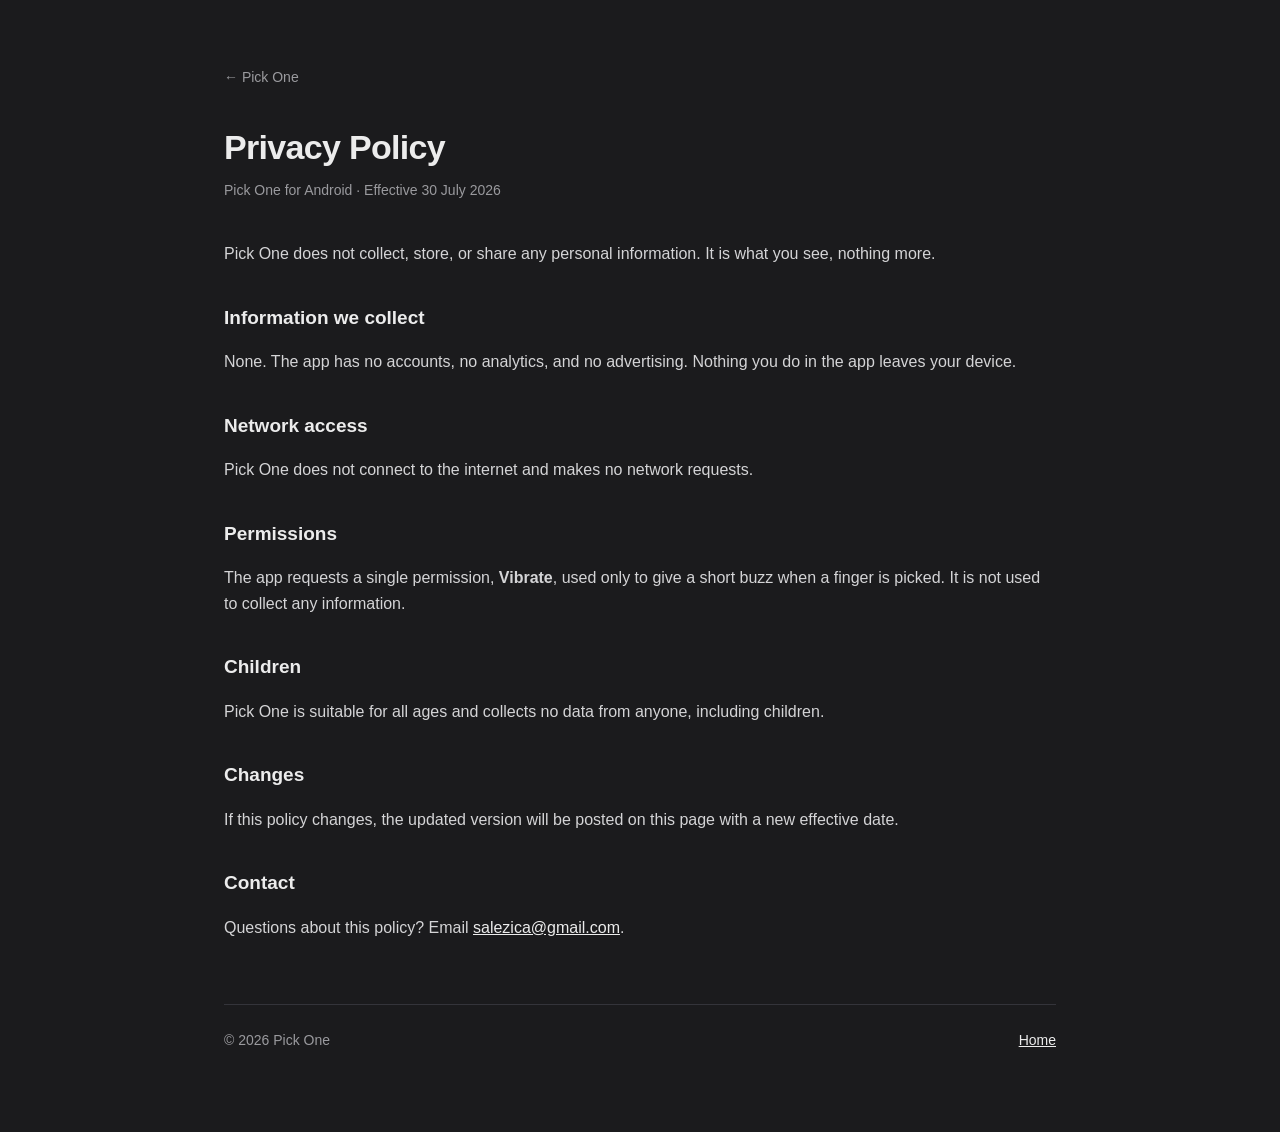
==== web/privacy.html @ b5e463a6 "Add website: landing + privacy policy Minimal static site under web/. index.html showcases the app w" ====
<!DOCTYPE html>
<html lang="en">
<head>
    <meta charset="utf-8">
    <meta name="viewport" content="width=device-width, initial-scale=1">
    <title>Pick One — Privacy Policy</title>
    <meta name="description" content="Privacy policy for the Pick One Android app.">
    <link rel="stylesheet" href="style.css">
</head>
<body>
    <div class="wrap doc">
        <a class="back" href="index.html">&larr; Pick One</a>

        <h1>Privacy Policy</h1>
        <p class="meta">Pick One for Android &middot; Effective 30 July 2026</p>

        <p>
            Pick One does not collect, store, or share any personal information.
            It is what you see, nothing more.
        </p>

        <h2>Information we collect</h2>
        <p>
            None. The app has no accounts, no analytics, and no advertising.
            Nothing you do in the app leaves your device.
        </p>

        <h2>Network access</h2>
        <p>
            Pick One does not connect to the internet and makes no network
            requests.
        </p>

        <h2>Permissions</h2>
        <p>
            The app requests a single permission, <strong>Vibrate</strong>, used
            only to give a short buzz when a finger is picked. It is not used to
            collect any information.
        </p>

        <h2>Children</h2>
        <p>
            Pick One is suitable for all ages and collects no data from anyone,
            including children.
        </p>

        <h2>Changes</h2>
        <p>
            If this policy changes, the updated version will be posted on this
            page with a new effective date.
        </p>

        <h2>Contact</h2>
        <p>
            Questions about this policy? Email
            <a href="mailto:salezica@gmail.com">salezica@gmail.com</a>.
        </p>

        <footer>
            <span>&copy; 2026 Pick One</span>
            <a href="index.html">Home</a>
        </footer>
    </div>
</body>
</html>
---- web/style.css ----
:root {
    --bg: #1b1b1d;
    --panel: #232326;
    --text: #ececec;
    --muted: #9a9a9e;
    --line: #34343a;
    --accent: #e05140;
}

* { box-sizing: border-box; }

html { -webkit-text-size-adjust: 100%; }

body {
    margin: 0;
    background: var(--bg);
    color: var(--text);
    font: 16px/1.6 -apple-system, BlinkMacSystemFont, "Segoe UI", Roboto, Helvetica, Arial, sans-serif;
    -webkit-font-smoothing: antialiased;
}

.wrap {
    max-width: 880px;
    margin: 0 auto;
    padding: 64px 24px 80px;
}

header { margin-bottom: 48px; }

h1 {
    margin: 0 0 8px;
    font-size: 34px;
    letter-spacing: -0.02em;
    font-weight: 700;
}

.tagline {
    margin: 0;
    color: var(--muted);
    font-size: 18px;
}

.hero {
    display: grid;
    grid-template-columns: 260px 1fr;
    gap: 48px;
    align-items: center;
    margin-bottom: 56px;
}

.hero img {
    width: 100%;
    border-radius: 22px;
    border: 1px solid var(--line);
    display: block;
}

.steps {
    list-style: none;
    margin: 0;
    padding: 0;
    counter-reset: step;
}

.steps li {
    position: relative;
    padding: 0 0 20px 44px;
    counter-increment: step;
}

.steps li:last-child { padding-bottom: 0; }

.steps li::before {
    content: counter(step);
    position: absolute;
    left: 0;
    top: -2px;
    width: 28px;
    height: 28px;
    border-radius: 50%;
    background: var(--panel);
    border: 1px solid var(--line);
    color: var(--accent);
    font-weight: 700;
    font-size: 14px;
    display: grid;
    place-items: center;
}

.steps strong { display: block; }
.steps span { color: var(--muted); font-size: 15px; }

footer {
    margin-top: 64px;
    padding-top: 24px;
    border-top: 1px solid var(--line);
    color: var(--muted);
    font-size: 14px;
    display: flex;
    justify-content: space-between;
    flex-wrap: wrap;
    gap: 12px;
}

a { color: var(--text); }
a:hover { color: var(--accent); }

/* Privacy page */
.doc h1 { margin-bottom: 4px; }
.doc .meta { color: var(--muted); font-size: 14px; margin: 0 0 40px; }
.doc h2 { font-size: 19px; margin: 36px 0 8px; }
.doc p, .doc li { color: #d4d4d6; }
.back { display: inline-block; margin-bottom: 32px; font-size: 14px; color: var(--muted); text-decoration: none; }
.back:hover { color: var(--accent); }

@media (max-width: 640px) {
    .wrap { padding: 40px 20px 56px; }
    .hero { grid-template-columns: 1fr; gap: 32px; }
    .hero img { max-width: 260px; margin: 0 auto; }
    h1 { font-size: 28px; }
}
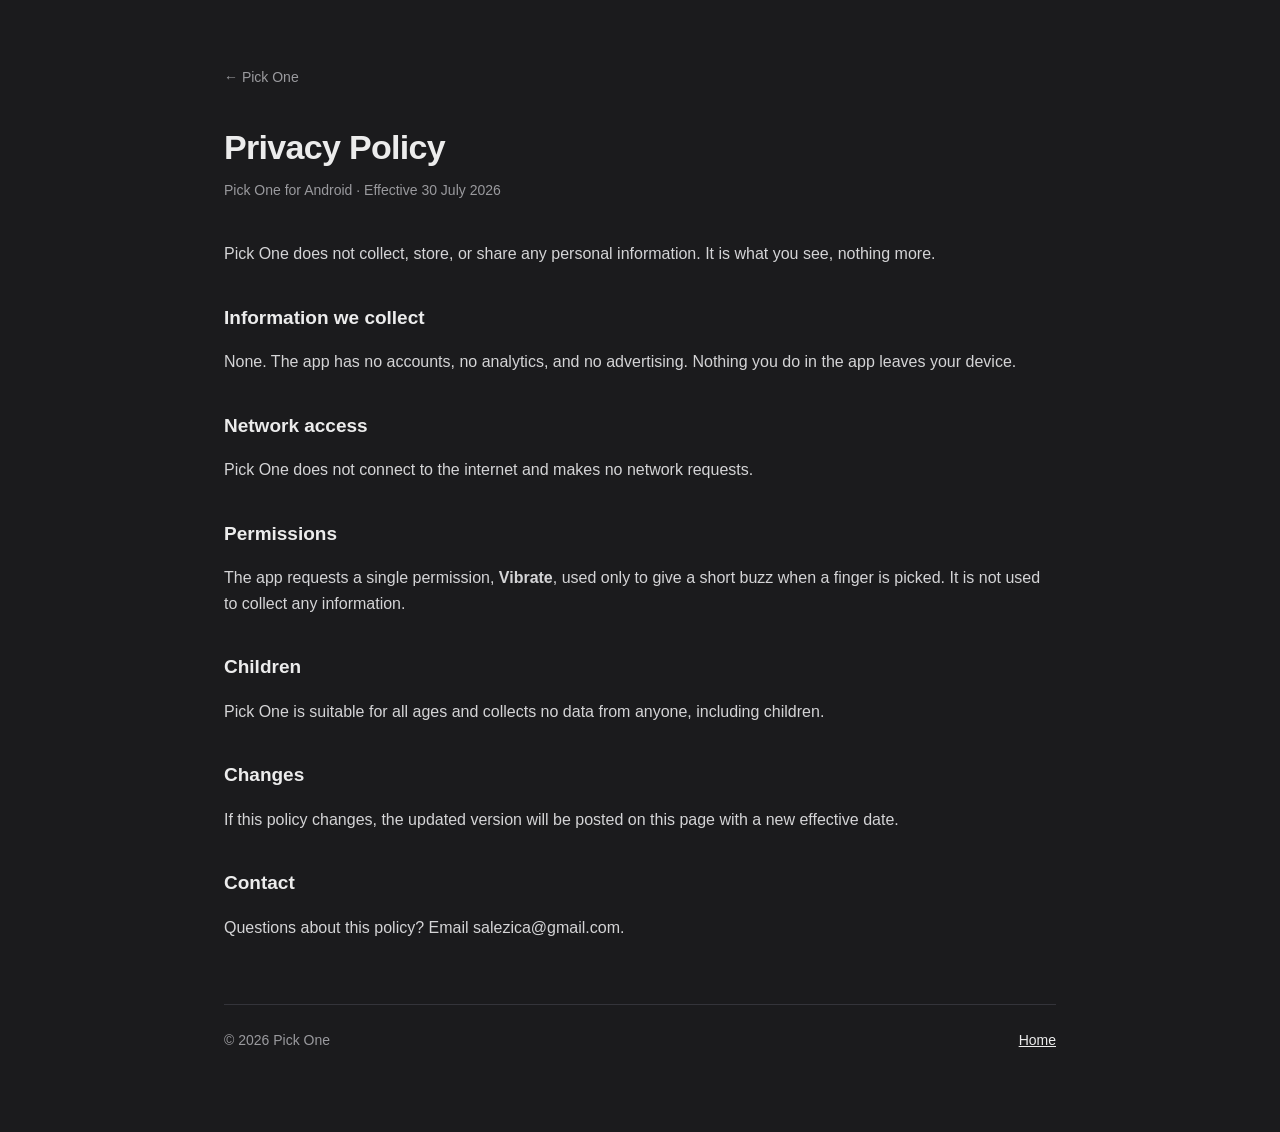
==== commit 087fea4a: "Obfuscate contact email against scrapers Split the address into spans; CSS hides odd children. Human" ====
--- a/web/privacy.html
+++ b/web/privacy.html
@@ -53,7 +53,7 @@
         <h2>Contact</h2>
         <p>
             Questions about this policy? Email
-            <a href="mailto:salezica@gmail.com">salezica@gmail.com</a>.
+            <span class="email"><span>s</span><span>sa</span><span>charles</span><span>lezica</span><span>m</span><span>@gma</span><span>o</span><span>il.com</span></span>.
         </p>
 
         <footer>
--- a/web/style.css
+++ b/web/style.css
@@ -113,6 +113,10 @@
 .back { display: inline-block; margin-bottom: 32px; font-size: 14px; color: var(--muted); text-decoration: none; }
 .back:hover { color: var(--accent); }
 
+/* Email obfuscation: hidden odd spans are not selectable/copyable, so humans
+   copy the real address while scrapers reading the raw text get garbage. */
+.email span:nth-child(odd) { display: none; }
+
 @media (max-width: 640px) {
     .wrap { padding: 40px 20px 56px; }
     .hero { grid-template-columns: 1fr; gap: 32px; }
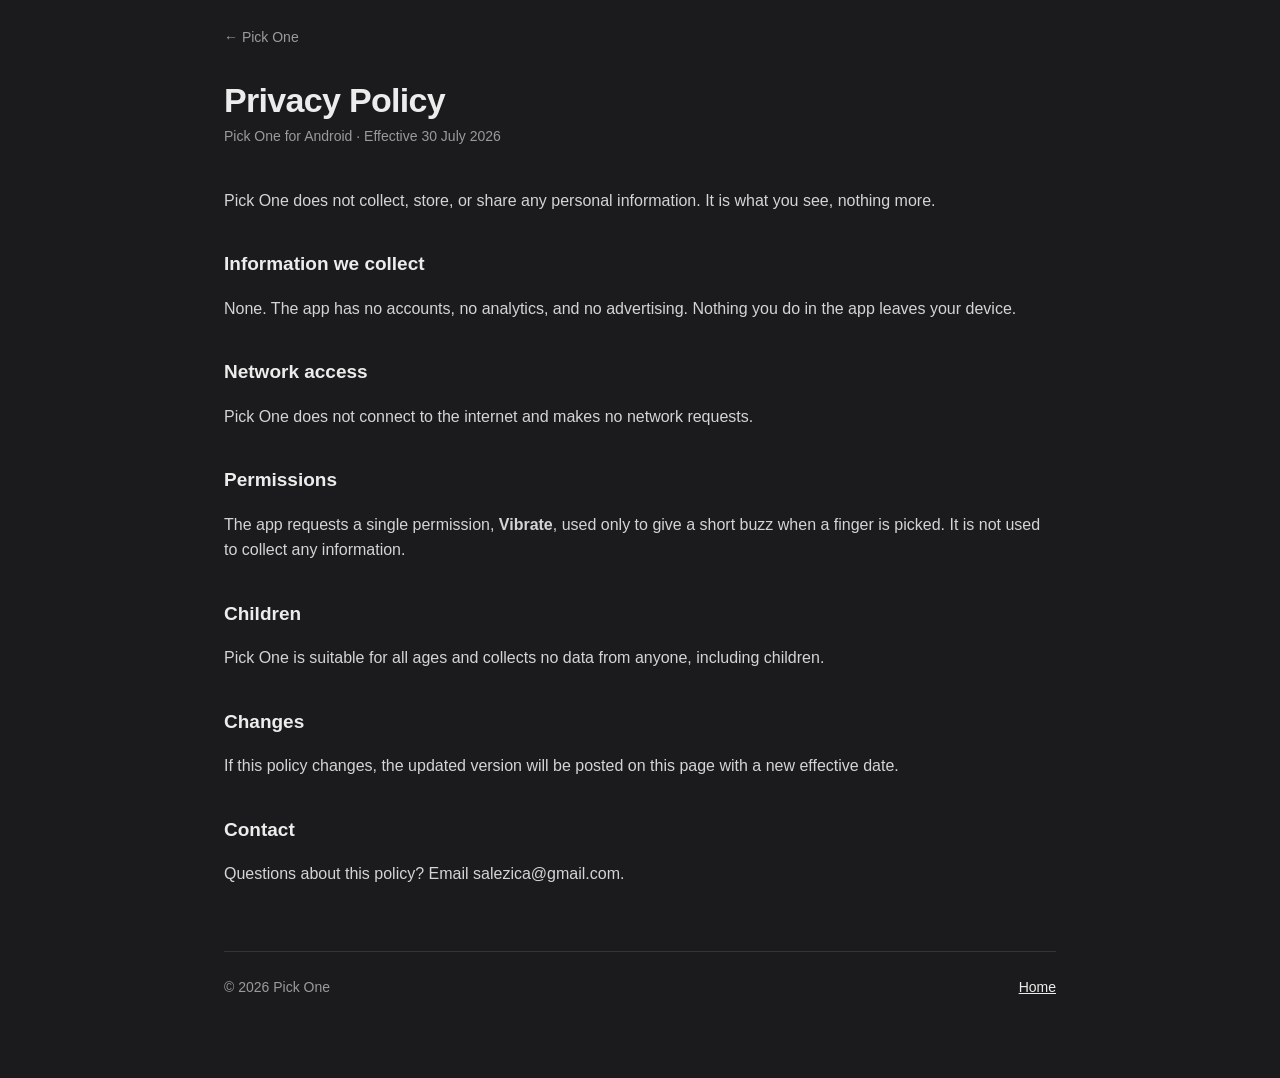
==== commit 7d68e430: "web: improvements" ====
--- a/web/privacy.html
+++ b/web/privacy.html
@@ -5,6 +5,8 @@
     <meta name="viewport" content="width=device-width, initial-scale=1">
     <title>Pick One — Privacy Policy</title>
     <meta name="description" content="Privacy policy for the Pick One Android app.">
+    <link rel="icon" type="image/png" href="assets/icon.png">
+    <link rel="apple-touch-icon" href="assets/icon.png">
     <link rel="stylesheet" href="style.css">
 </head>
 <body>
--- a/web/style.css
+++ b/web/style.css
@@ -22,16 +22,63 @@
 .wrap {
     max-width: 880px;
     margin: 0 auto;
-    padding: 64px 24px 80px;
+    padding: 24px 24px 80px;
 }
 
-header { margin-bottom: 48px; }
+header { margin-bottom: 64px; }
 
 h1 {
     margin: 0 0 8px;
     font-size: 34px;
+    line-height: 1.2;
     letter-spacing: -0.02em;
     font-weight: 700;
+}
+
+.brand {
+    display: flex;
+    align-items: center;
+    gap: 20px;
+}
+
+.logo {
+    width: 76px;
+    height: 76px;
+    border-radius: 18px;
+    display: block;
+    flex-shrink: 0;
+}
+
+.badges {
+    display: flex;
+    align-items: center;
+    gap: 12px;
+    margin-bottom: 32px;
+    justify-content: right;
+}
+
+.badge {
+    display: inline-flex;
+    align-items: center;
+    gap: 10px;
+    height: 42px;
+    padding: 0 16px;
+    border: 1px solid var(--line);
+    border-radius: 10px;
+    background: var(--panel);
+    color: var(--text);
+    font-size: 15px;
+    font-weight: 600;
+    text-decoration: none;
+    white-space: nowrap;
+}
+
+.badge:hover { border-color: var(--text); color: var(--text); }
+
+.badge svg {
+    width: 20px;
+    height: 20px;
+    display: block;
 }
 
 .tagline {
@@ -53,6 +100,8 @@
     border-radius: 22px;
     border: 1px solid var(--line);
     display: block;
+    background: #2a2a2a;
+    padding: 4px;
 }
 
 .steps {
@@ -74,7 +123,7 @@
     content: counter(step);
     position: absolute;
     left: 0;
-    top: -2px;
+    top: 0;
     width: 28px;
     height: 28px;
     border-radius: 50%;
@@ -122,4 +171,7 @@
     .hero { grid-template-columns: 1fr; gap: 32px; }
     .hero img { max-width: 260px; margin: 0 auto; }
     h1 { font-size: 28px; }
+    .badge { height: 38px; padding: 0 12px; gap: 8px; font-size: 14px; }
+    .brand { gap: 16px; }
+    .logo { width: 60px; height: 60px; border-radius: 14px; }
 }
